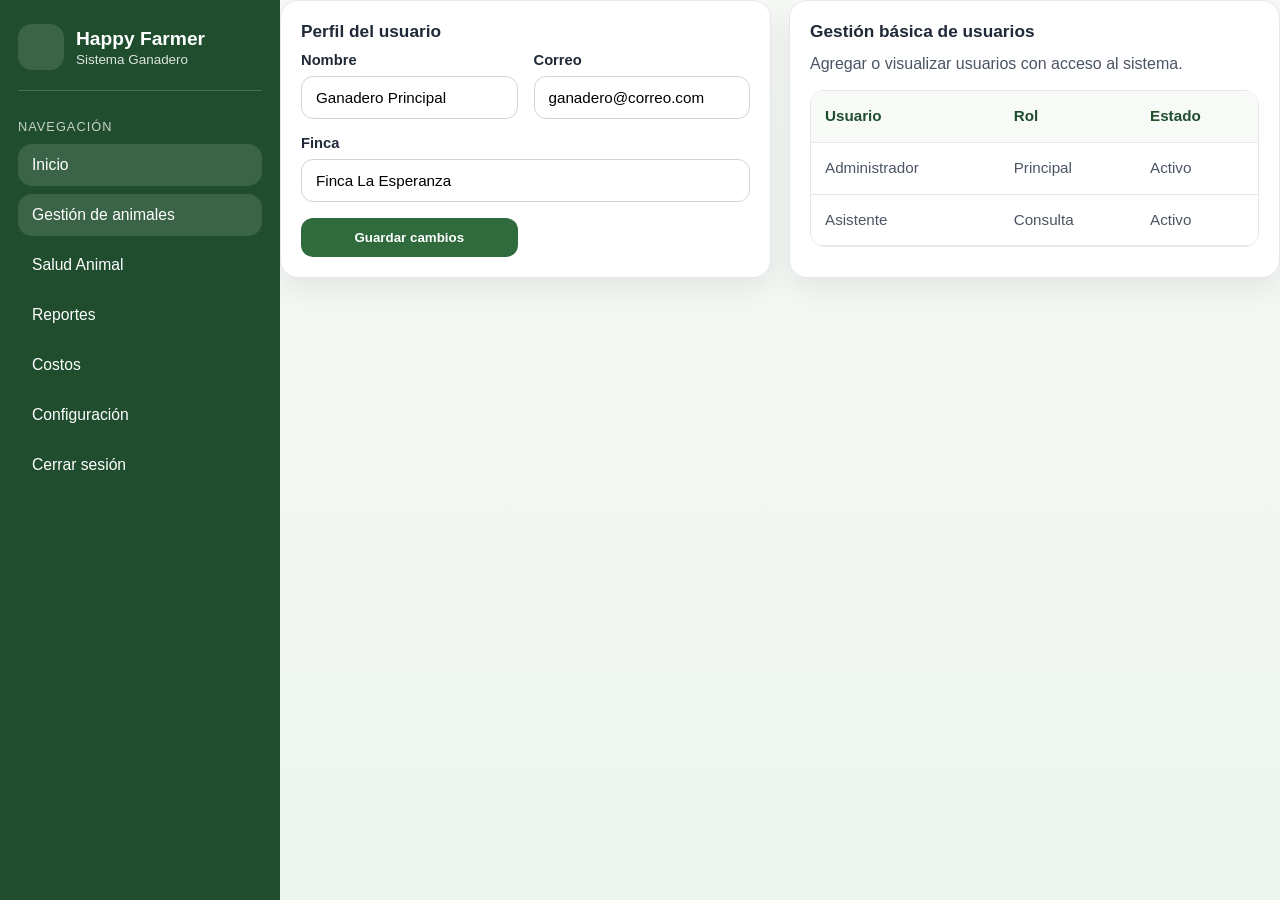
==== configuracion.html @ 3725254e "Parte 2: Sofia Y Josue Frondend" ====
<!DOCTYPE html>
<html lang="es">

<head>
<meta charset="UTF-8">
<title>Happy Farmer - Salud Animal</title>

<link rel="stylesheet" href="styles/styles.css">

</head>

<body>

<div class="app">

<aside>

<div class="brand">
<div class="brand-icon"></div>
<div>
<h1>Happy Farmer</h1>
<p>Sistema Ganadero</p>
</div>
</div>

<p class="menu-title">Navegación</p>

<a class="nav-link active" href="dashboard.html">Inicio</a>

<a class="nav-link active" href="gestionAnimal.html">Gestión de animales</a>

<a class="nav-link" href="saludAnimal.html">Salud Animal</a>

<a class="nav-link" href="generarReporte.html">Reportes</a>

<a class="nav-link" href="costos.html">Costos</a>

<a class="nav-link" href="configuracion.html">Configuración</a>


<a class="nav-link" href="index.html">Cerrar sesión</a>


</aside>
    <section id="configuracion" class="screen active">
        <div class="cards-2">
            <article class="card">
                <h3>Perfil del usuario</h3>
                <form class="form-grid">
                    <div class="form-group">
                        <label>Nombre</label>
                        <input type="text" value="Ganadero Principal" />
                    </div>
                    <div class="form-group">
                        <label>Correo</label>
                        <input type="email" value="ganadero@correo.com" />
                    </div>
                    <div class="form-group full">
                        <label>Finca</label>
                        <input type="text" value="Finca La Esperanza" />
                    </div>
                    <div class="form-group">
                        <button type="button" class="btn btn-primary">Guardar cambios</button>
                    </div>
                </form>
            </article>

            <article class="card">
                <h3>Gestión básica de usuarios</h3>
                <p class="muted">Agregar o visualizar usuarios con acceso al sistema.</p>
                <div class="table-wrap" style="margin-top: 14px;">
                    <table>
                        <thead>
                            <tr>
                                <th>Usuario</th>
                                <th>Rol</th>
                                <th>Estado</th>
                            </tr>
                        </thead>
                        <tbody>
                            <tr>
                                <td>Administrador</td>
                                <td>Principal</td>
                                <td>Activo</td>
                            </tr>
                            <tr>
                                <td>Asistente</td>
                                <td>Consulta</td>
                                <td>Activo</td>
                            </tr>
                        </tbody>
                    </table>
                </div>
            </article>
        </div>
    </section>
</body>
</html>
---- styles/styles.css ----
:root {
  --verde-900: #1f4d2e;
  --verde-700: #2f6b3d;
  --verde-500: #4d9b5e;
  --verde-100: #edf7ef;
  --crema: #f8f6ef;
  --blanco: #ffffff;
  --gris-900: #1f2937;
  --gris-600: #4b5563;
  --gris-300: #d1d5db;
  --gris-200: #e5e7eb;
  --rojo: #b42318;
  --sombra: 0 10px 30px rgba(0, 0, 0, 0.08);
  --radio: 18px;
}
 
* {
  box-sizing: border-box;
  margin: 0;
  padding: 0;
  font-family: Arial, Helvetica, sans-serif;
}
 
body {
  background: linear-gradient(180deg, #f7faf7 0%, #eef5ef 100%);
  color: var(--gris-900);
}
 
a {
  color: inherit;
  text-decoration: none;
}
 
 
.app {
  min-height: 100vh;
  display: grid;
  grid-template-columns: 280px 1fr;
}
 
aside {
  background: var(--verde-900);
  color: var(--blanco);
  padding: 24px 18px;
  position: sticky;
  top: 0;
  height: 100vh;
}
 
.brand {
  display: flex;
  align-items: center;
  gap: 12px;
  margin-bottom: 28px;
  padding-bottom: 20px;
  border-bottom: 1px solid rgba(255, 255, 255, 0.18);
}
 
.brand-icon {
  width: 46px;
  height: 46px;
  border-radius: 14px;
  background: rgba(255, 255, 255, 0.12);
  display: grid;
  place-items: center;
  font-size: 22px;
}
 
.brand h1 { font-size: 1.2rem; }
.brand p { font-size: 0.84rem; opacity: 0.85; margin-top: 2px; }
 
.menu-title {
  font-size: 0.8rem;
  text-transform: uppercase;
  letter-spacing: 1px;
  opacity: 0.75;
  margin: 18px 0 10px;
}
 
.nav-link {
  display: flex;
  align-items: center;
  gap: 12px;
  width: 100%;
  border: none;
  background: transparent;
  color: var(--blanco);
  padding: 12px 14px;
  border-radius: 14px;
  cursor: pointer;
  margin-bottom: 8px;
  font-size: 0.98rem;
  text-align: left;
  transition: 0.25s;
}
 
.nav-link:hover, .nav-link.active {
  background: rgba(255, 255, 255, 0.12);
}
 
main { padding: 24px; }
 
header {
  background: var(--blanco);
  border: 1px solid var(--gris-200);
  border-radius: var(--radio);
  padding: 20px 22px;
  box-shadow: var(--sombra);
  display: flex;
  justify-content: space-between;
  align-items: center;
  gap: 16px;
  margin-bottom: 22px;
}
 
.header-text h2 { font-size: 1.7rem; margin-bottom: 6px; }
.header-text p { color: var(--gris-600); }
.header-actions { display: flex; gap: 10px; flex-wrap: wrap; }
 
 
.btn {
  border: none;
  border-radius: 12px;
  padding: 12px 16px;
  cursor: pointer;
  font-weight: bold;
  transition: 0.25s;
}
 
.btn-primary { background: var(--verde-700); color: var(--blanco); }
.btn-secondary { background: var(--verde-100); color: var(--verde-900); }
.btn-danger { background: #fee4e2; color: var(--rojo); }
.btn:hover { transform: translateY(-1px); }
 
 
.screen { display: none; }
.screen.active { display: block; }
 
 
.cards-4, .cards-3, .cards-2 {
  display: grid;
  gap: 18px;
  margin-bottom: 22px;
}
.cards-4 { grid-template-columns: repeat(4, 1fr); }
.cards-3 { grid-template-columns: repeat(3, 1fr); }
.cards-2 { grid-template-columns: repeat(2, 1fr); }
 
.card {
  background: var(--blanco);
  border: 1px solid var(--gris-200);
  border-radius: var(--radio);
  padding: 20px;
  box-shadow: var(--sombra);
}
 
.card h3 { font-size: 1.08rem; margin-bottom: 10px; }
.card p, .card li, .table-wrap, .muted { color: var(--gris-600); line-height: 1.5; }
 
.metric {
  font-size: 2rem;
  font-weight: bold;
  color: var(--verde-900);
  margin: 8px 0;
}
 
.badge {
  display: inline-block;
  padding: 6px 10px;
  border-radius: 999px;
  font-size: 0.82rem;
  font-weight: bold;
  margin-top: 8px;
}
.badge.green { background: #dcfae6; color: #166534; }
.badge.yellow { background: #fff4cc; color: #9a6700; }
.badge.red { background: #fee4e2; color: var(--rojo); }
 
.panel-title {
  display: flex;
  justify-content: space-between;
  align-items: center;
  gap: 12px;
  margin-bottom: 16px;
}
 
.toolbar {
  display: flex;
  gap: 10px;
  flex-wrap: wrap;
  margin-bottom: 16px;
}
 
 
input, select, textarea {
  width: 100%;
  padding: 12px 14px;
  border-radius: 12px;
  border: 1px solid var(--gris-300);
  outline: none;
  font-size: 0.95rem;
  background: #fff;
}
input:focus, select:focus, textarea:focus {
  border-color: var(--verde-500);
  box-shadow: 0 0 0 3px rgba(77, 155, 94, 0.15);
}
 
.form-grid { display: grid; grid-template-columns: repeat(2, 1fr); gap: 16px; }
.form-group { display: flex; flex-direction: column; gap: 8px; }
.form-group.full { grid-column: 1 / -1; }
label { font-weight: bold; font-size: 0.92rem; }
 
 
.table-wrap {
  overflow-x: auto;
  border: 1px solid var(--gris-200);
  border-radius: 14px;
}
table { width: 100%; border-collapse: collapse; background: var(--blanco); }
th, td {
  padding: 14px;
  border-bottom: 1px solid var(--gris-200);
  text-align: left;
  font-size: 0.95rem;
}
th { background: #f8faf8; color: var(--verde-900); }
 
.actions { display: flex; gap: 8px; flex-wrap: wrap; }
.actions button {
  border: none;
  border-radius: 10px;
  padding: 8px 10px;
  cursor: pointer;
  font-size: 0.85rem;
  font-weight: bold;
}
.mini-green { background: #dcfae6; color: #166534; }
.mini-blue { background: #dbeafe; color: #1d4ed8; }
.mini-red { background: #fee4e2; color: var(--rojo); }
 
 
.alert-list { display: grid; gap: 12px; }
.alert-item {
  padding: 14px;
  border-radius: 14px;
  border-left: 6px solid var(--verde-700);
  background: #f8faf8;
}
.alert-item.warning { border-left-color: #eaaa08; }
.alert-item.danger { border-left-color: var(--rojo); }
 
 
.login-box { max-width: 450px; margin: 50px auto; }
.helper { font-size: 0.84rem; color: var(--gris-600); margin-top: 6px; }
 
 
@media (max-width: 1100px) {
  .cards-4, .cards-3 { grid-template-columns: repeat(2, 1fr); }
}
 
@media (max-width: 850px) {
  .app { grid-template-columns: 1fr; }
  aside { position: relative; height: auto; }
  .form-grid, .cards-2, .cards-3, .cards-4 { grid-template-columns: 1fr; }
  header { flex-direction: column; align-items: flex-start; }
}
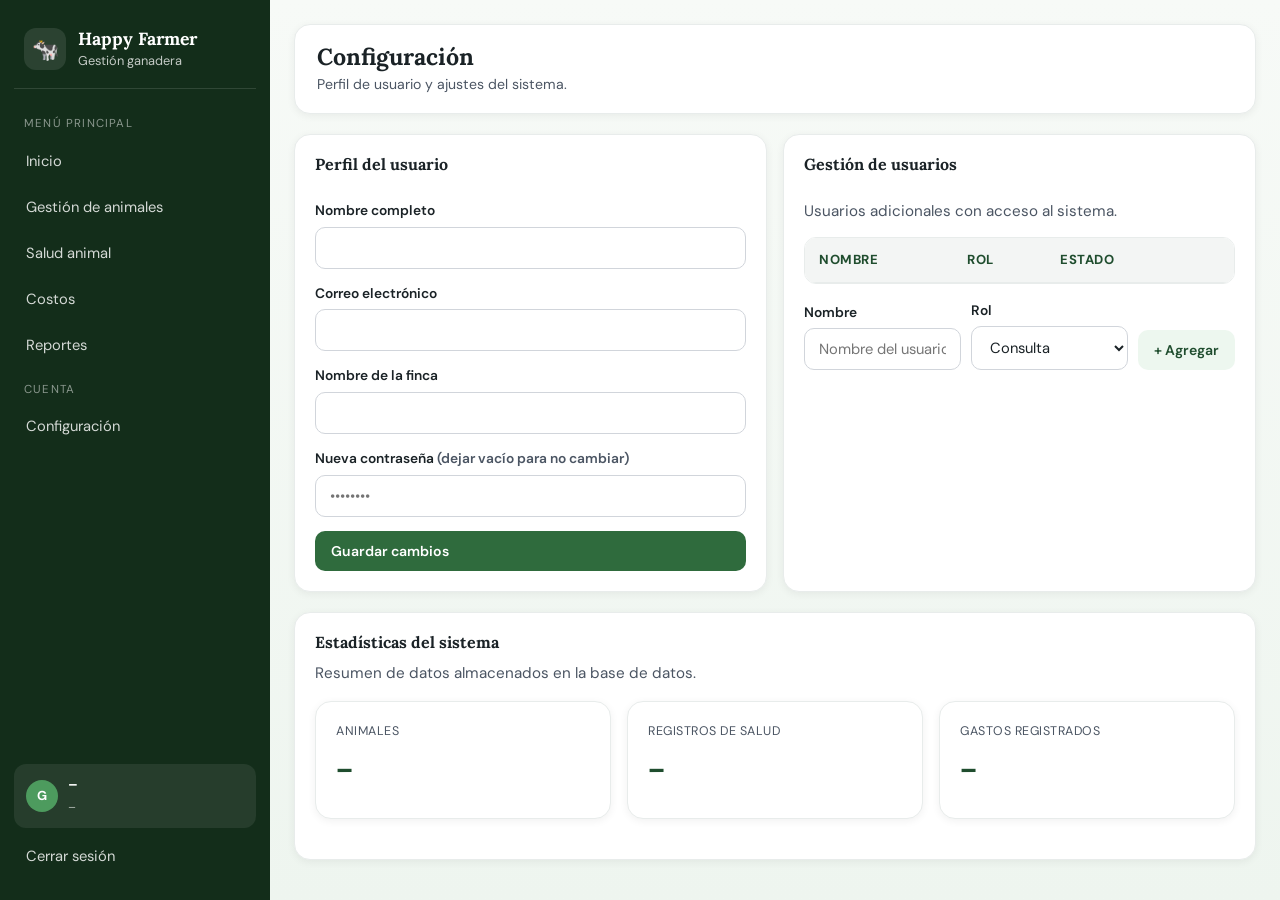
==== commit ca287106: "Parte Final hecha por Dering y Joshua" ====
--- a/configuracion.html
+++ b/configuracion.html
@@ -1,98 +1,130 @@
 <!DOCTYPE html>
 <html lang="es">
+<head>
+  <meta charset="UTF-8" /><meta name="viewport" content="width=device-width, initial-scale=1.0" />
+  <title>Happy Farmer – Configuración</title>
+  <link rel="stylesheet" href="styles/styles.css" />
+</head>
+<body>
+<div class="app">
+  <aside>
+    <div class="brand"><div class="brand-icon">🐄</div><div><h1>Happy Farmer</h1><p>Gestión ganadera</p></div></div>
+    <p class="menu-title">Menú principal</p>
+    <a class="nav-link" href="dashboard.html">Inicio</a>
+    <a class="nav-link" href="gestionAnimal.html">Gestión de animales</a>
+    <a class="nav-link" href="saludAnimal.html">Salud animal</a>
+    <a class="nav-link" href="costos.html">Costos</a>
+    <a class="nav-link" href="generarReporte.html">Reportes</a>
+    <p class="menu-title">Cuenta</p>
+    <a class="nav-link" href="configuracion.html">Configuración</a>
+    <div class="nav-spacer"></div>
+    <div class="user-pill"><div class="user-avatar" id="sidebarAvatar">G</div><div class="user-info"><strong id="sidebarNombre">–</strong><span id="sidebarCorreo">–</span></div></div>
+    <a class="nav-link" style="margin-top:6px;" id="btn-cerrar" href="#">Cerrar sesión</a>
+  </aside>
+  <main>
+    <header><div class="header-text"><h2>Configuración</h2><p>Perfil de usuario y ajustes del sistema.</p></div></header>
+    <div class="cards-2">
+      <article class="card">
+        <div class="panel-title"><h3>Perfil del usuario</h3></div>
+        <div class="form-grid" style="grid-template-columns:1fr;">
+          <div class="form-group"><label>Nombre completo</label><input type="text" id="cfgNombre" /></div>
+          <div class="form-group"><label>Correo electrónico</label><input type="email" id="cfgCorreo" /></div>
+          <div class="form-group"><label>Nombre de la finca</label><input type="text" id="cfgFinca" /></div>
+          <div class="form-group"><label>Nueva contraseña <span class="muted">(dejar vacío para no cambiar)</span></label><input type="password" id="cfgClave" placeholder="••••••••" /></div>
+          <div class="form-group"><button class="btn btn-primary" onclick="guardarPerfil()">Guardar cambios</button></div>
+        </div>
+      </article>
+      <article class="card">
+        <div class="panel-title"><h3>Gestión de usuarios</h3></div>
+        <p class="muted" style="margin-bottom:14px;">Usuarios adicionales con acceso al sistema.</p>
+        <div class="table-wrap" style="margin-bottom:16px;">
+          <table><thead><tr><th>Nombre</th><th>Rol</th><th>Estado</th><th></th></tr></thead><tbody id="tbUsuarios"></tbody></table>
+        </div>
+        <div style="display:grid;grid-template-columns:1fr 1fr auto;gap:10px;align-items:flex-end;">
+          <div class="form-group" style="margin:0;"><label>Nombre</label><input type="text" id="nuevoNombre" placeholder="Nombre del usuario" /></div>
+          <div class="form-group" style="margin:0;"><label>Rol</label><select id="nuevoRol"><option>Consulta</option><option>Operador</option><option>Administrador</option></select></div>
+          <button class="btn btn-secondary" onclick="agregarUsuario()">+ Agregar</button>
+        </div>
+      </article>
+    </div>
+    <article class="card" style="margin-top:0;">
+      <div class="panel-title">
+        <div><h3>Estadísticas del sistema</h3><p class="muted">Resumen de datos almacenados en la base de datos.</p></div>
+      </div>
+      <div class="cards-3">
+        <div class="card"><p class="muted" style="font-size:.78rem;text-transform:uppercase;letter-spacing:.5px;">Animales</p><div class="metric" id="statAnimales">–</div></div>
+        <div class="card"><p class="muted" style="font-size:.78rem;text-transform:uppercase;letter-spacing:.5px;">Registros de salud</p><div class="metric" id="statSalud">–</div></div>
+        <div class="card"><p class="muted" style="font-size:.78rem;text-transform:uppercase;letter-spacing:.5px;">Gastos registrados</p><div class="metric" id="statCostos">–</div></div>
+      </div>
+    </article>
+  </main>
+</div>
+<div id="toast"></div>
+<script src="script/data.js"></script>
+<script>
+document.addEventListener('DOMContentLoaded', async () => {
+  const s = await initPage();
+  if (!s) return;
+  document.getElementById('cfgNombre').value = s.nombre || '';
+  document.getElementById('cfgCorreo').value = s.correo || '';
+  document.getElementById('cfgFinca').value  = s.finca  || '';
+  await cargarUsuarios();
+  await cargarStats();
+});
 
-<head>
-<meta charset="UTF-8">
-<title>Happy Farmer - Salud Animal</title>
+async function guardarPerfil() {
+  const body = {
+    nombre: document.getElementById('cfgNombre').value.trim(),
+    correo: document.getElementById('cfgCorreo').value.trim().toLowerCase(),
+    finca:  document.getElementById('cfgFinca').value.trim(),
+    clave:  document.getElementById('cfgClave').value || undefined,
+  };
+  const res = await API.put('api/auth.php', body);
+  if (!res.success) { toast(res.message, 'err'); return; }
+  toast(res.message);
+  document.getElementById('cfgClave').value = '';
+  // Actualizar sidebar
+  const av = document.getElementById('sidebarAvatar');
+  const nm = document.getElementById('sidebarNombre');
+  const em = document.getElementById('sidebarCorreo');
+  if (av) av.textContent = body.nombre[0].toUpperCase();
+  if (nm) nm.textContent = body.nombre;
+  if (em) em.textContent = body.correo;
+}
 
-<link rel="stylesheet" href="styles/styles.css">
+async function cargarUsuarios() {
+  const res = await API.get('api/usuarios_finca.php');
+  const lista = res.data || [];
+  document.getElementById('tbUsuarios').innerHTML = lista.length
+    ? lista.map(u=>`<tr><td>${u.nombre}</td><td>${u.rol}</td><td><span class="badge badge-green">${u.estado}</span></td><td><button class="mini-red" onclick="eliminarUsuario(${u.id})">Eliminar</button></td></tr>`).join('')
+    : '<tr><td colspan="4" style="text-align:center;color:var(--gris-400)">Sin usuarios adicionales</td></tr>';
+}
 
-</head>
+async function agregarUsuario() {
+  const nombre = document.getElementById('nuevoNombre').value.trim();
+  const rol    = document.getElementById('nuevoRol').value;
+  if (!nombre) { toast('Ingrese un nombre.', 'err'); return; }
+  const res = await API.post('api/usuarios_finca.php', { nombre, rol });
+  if (!res.success) { toast(res.message, 'err'); return; }
+  toast(res.message);
+  document.getElementById('nuevoNombre').value = '';
+  await cargarUsuarios();
+}
 
-<body>
+async function eliminarUsuario(id) {
+  if (!confirm('¿Eliminar este usuario?')) return;
+  const res = await API.del(`api/usuarios_finca.php?id=${id}`);
+  if (!res.success) { toast(res.message, 'err'); return; }
+  toast(res.message);
+  await cargarUsuarios();
+}
 
-<div class="app">
-
-<aside>
-
-<div class="brand">
-<div class="brand-icon"></div>
-<div>
-<h1>Happy Farmer</h1>
-<p>Sistema Ganadero</p>
-</div>
-</div>
-
-<p class="menu-title">Navegación</p>
-
-<a class="nav-link active" href="dashboard.html">Inicio</a>
-
-<a class="nav-link active" href="gestionAnimal.html">Gestión de animales</a>
-
-<a class="nav-link" href="saludAnimal.html">Salud Animal</a>
-
-<a class="nav-link" href="generarReporte.html">Reportes</a>
-
-<a class="nav-link" href="costos.html">Costos</a>
-
-<a class="nav-link" href="configuracion.html">Configuración</a>
-
-
-<a class="nav-link" href="index.html">Cerrar sesión</a>
-
-
-</aside>
-    <section id="configuracion" class="screen active">
-        <div class="cards-2">
-            <article class="card">
-                <h3>Perfil del usuario</h3>
-                <form class="form-grid">
-                    <div class="form-group">
-                        <label>Nombre</label>
-                        <input type="text" value="Ganadero Principal" />
-                    </div>
-                    <div class="form-group">
-                        <label>Correo</label>
-                        <input type="email" value="ganadero@correo.com" />
-                    </div>
-                    <div class="form-group full">
-                        <label>Finca</label>
-                        <input type="text" value="Finca La Esperanza" />
-                    </div>
-                    <div class="form-group">
-                        <button type="button" class="btn btn-primary">Guardar cambios</button>
-                    </div>
-                </form>
-            </article>
-
-            <article class="card">
-                <h3>Gestión básica de usuarios</h3>
-                <p class="muted">Agregar o visualizar usuarios con acceso al sistema.</p>
-                <div class="table-wrap" style="margin-top: 14px;">
-                    <table>
-                        <thead>
-                            <tr>
-                                <th>Usuario</th>
-                                <th>Rol</th>
-                                <th>Estado</th>
-                            </tr>
-                        </thead>
-                        <tbody>
-                            <tr>
-                                <td>Administrador</td>
-                                <td>Principal</td>
-                                <td>Activo</td>
-                            </tr>
-                            <tr>
-                                <td>Asistente</td>
-                                <td>Consulta</td>
-                                <td>Activo</td>
-                            </tr>
-                        </tbody>
-                    </table>
-                </div>
-            </article>
-        </div>
-    </section>
+async function cargarStats() {
+  const [a, s, c] = await Promise.all([API.get('api/animales.php'), API.get('api/salud.php'), API.get('api/costos.php')]);
+  document.getElementById('statAnimales').textContent = (a.data||[]).length;
+  document.getElementById('statSalud').textContent    = (s.data||[]).length;
+  document.getElementById('statCostos').textContent   = (c.data||[]).length;
+}
+</script>
 </body>
-</html>+</html>
--- a/styles/styles.css
+++ b/styles/styles.css
@@ -1,181 +1,199 @@
+@import url('https://fonts.googleapis.com/css2?family=Lora:wght@500;700&family=DM+Sans:wght@400;500;600&display=swap');
+
 :root {
+  --verde-950: #132d1a;
   --verde-900: #1f4d2e;
   --verde-700: #2f6b3d;
   --verde-500: #4d9b5e;
+  --verde-300: #86c994;
   --verde-100: #edf7ef;
   --crema: #f8f6ef;
   --blanco: #ffffff;
-  --gris-900: #1f2937;
+  --gris-900: #1a2226;
   --gris-600: #4b5563;
+  --gris-400: #9ca3af;
   --gris-300: #d1d5db;
-  --gris-200: #e5e7eb;
+  --gris-200: #e8eceb;
+  --gris-100: #f3f5f4;
   --rojo: #b42318;
-  --sombra: 0 10px 30px rgba(0, 0, 0, 0.08);
-  --radio: 18px;
-}
- 
-* {
-  box-sizing: border-box;
-  margin: 0;
-  padding: 0;
-  font-family: Arial, Helvetica, sans-serif;
-}
- 
+  --rojo-claro: #fee4e2;
+  --amarillo: #eaaa08;
+  --amarillo-claro: #fff4cc;
+  --sombra-sm: 0 2px 8px rgba(0,0,0,0.06);
+  --sombra: 0 8px 24px rgba(0,0,0,0.08);
+  --sombra-lg: 0 16px 48px rgba(0,0,0,0.12);
+  --radio: 16px;
+  --radio-sm: 10px;
+}
+
+* { box-sizing: border-box; margin: 0; padding: 0; }
+
 body {
+  font-family: 'DM Sans', Arial, sans-serif;
   background: linear-gradient(180deg, #f7faf7 0%, #eef5ef 100%);
   color: var(--gris-900);
-}
- 
-a {
-  color: inherit;
-  text-decoration: none;
-}
- 
- 
+  font-size: 0.95rem;
+  line-height: 1.5;
+  min-height: 100vh;
+}
+
+h1, h2, h3, h4 { font-family: 'Lora', serif; line-height: 1.2; }
+a { color: inherit; text-decoration: none; }
+
+/* ─── APP LAYOUT ─── */
 .app {
   min-height: 100vh;
   display: grid;
-  grid-template-columns: 280px 1fr;
-}
- 
+  grid-template-columns: 270px 1fr;
+}
+
+/* ─── SIDEBAR ─── */
 aside {
-  background: var(--verde-900);
+  background: var(--verde-950);
   color: var(--blanco);
-  padding: 24px 18px;
+  padding: 20px 14px;
   position: sticky;
   top: 0;
   height: 100vh;
-}
- 
+  overflow-y: auto;
+  display: flex;
+  flex-direction: column;
+}
+
 .brand {
   display: flex;
   align-items: center;
   gap: 12px;
-  margin-bottom: 28px;
-  padding-bottom: 20px;
-  border-bottom: 1px solid rgba(255, 255, 255, 0.18);
-}
- 
+  padding: 8px 10px 18px;
+  border-bottom: 1px solid rgba(255,255,255,.12);
+  margin-bottom: 14px;
+}
+
 .brand-icon {
-  width: 46px;
-  height: 46px;
-  border-radius: 14px;
-  background: rgba(255, 255, 255, 0.12);
-  display: grid;
-  place-items: center;
+  width: 42px; height: 42px;
+  background: rgba(255,255,255,.1);
+  border-radius: 12px;
+  display: grid; place-items: center;
   font-size: 22px;
-}
- 
-.brand h1 { font-size: 1.2rem; }
-.brand p { font-size: 0.84rem; opacity: 0.85; margin-top: 2px; }
- 
+  flex-shrink: 0;
+}
+
+.brand h1 { font-size: 1.1rem; }
+.brand p { font-size: 0.8rem; opacity: .75; margin-top: 2px; font-family: 'DM Sans', sans-serif; font-weight: 400; }
+
 .menu-title {
-  font-size: 0.8rem;
+  font-size: 0.72rem;
   text-transform: uppercase;
-  letter-spacing: 1px;
-  opacity: 0.75;
-  margin: 18px 0 10px;
-}
- 
+  letter-spacing: 1.2px;
+  opacity: .5;
+  padding: 12px 10px 6px;
+}
+
 .nav-link {
   display: flex;
   align-items: center;
-  gap: 12px;
+  gap: 10px;
   width: 100%;
   border: none;
   background: transparent;
-  color: var(--blanco);
-  padding: 12px 14px;
-  border-radius: 14px;
+  color: rgba(255,255,255,.82);
+  padding: 11px 12px;
+  border-radius: 12px;
   cursor: pointer;
-  margin-bottom: 8px;
-  font-size: 0.98rem;
+  font-size: 0.92rem;
   text-align: left;
-  transition: 0.25s;
-}
- 
-.nav-link:hover, .nav-link.active {
-  background: rgba(255, 255, 255, 0.12);
-}
- 
+  transition: .2s;
+  margin-bottom: 2px;
+  font-family: 'DM Sans', Arial, sans-serif;
+  text-decoration: none;
+}
+
+.nav-link:hover { background: rgba(255,255,255,.08); color: #fff; }
+.nav-link.active { background: rgba(255,255,255,.14); color: #fff; font-weight: 600; }
+
+/* ─── MAIN ─── */
 main { padding: 24px; }
- 
+
+/* ─── PAGE HEADER ─── */
+.page-header {
+  background: var(--blanco);
+  border: 1px solid var(--gris-200);
+  border-radius: var(--radio);
+  padding: 18px 22px;
+  display: flex;
+  justify-content: space-between;
+  align-items: center;
+  gap: 16px;
+  margin-bottom: 20px;
+  box-shadow: var(--sombra-sm);
+}
+
+.page-header h2 { font-size: 1.45rem; }
+.page-header p, header p { color: var(--gris-600); font-size: 0.88rem; margin-top: 3px; }
+.header-text h2 { font-size: 1.45rem; }
+.header-actions { display: flex; gap: 10px; flex-wrap: wrap; }
+
+/* legacy header tag */
 header {
   background: var(--blanco);
   border: 1px solid var(--gris-200);
   border-radius: var(--radio);
-  padding: 20px 22px;
-  box-shadow: var(--sombra);
+  padding: 18px 22px;
   display: flex;
   justify-content: space-between;
   align-items: center;
   gap: 16px;
-  margin-bottom: 22px;
-}
- 
-.header-text h2 { font-size: 1.7rem; margin-bottom: 6px; }
-.header-text p { color: var(--gris-600); }
-.header-actions { display: flex; gap: 10px; flex-wrap: wrap; }
- 
- 
+  margin-bottom: 20px;
+  box-shadow: var(--sombra-sm);
+}
+
+/* ─── BUTTONS ─── */
 .btn {
   border: none;
-  border-radius: 12px;
-  padding: 12px 16px;
+  border-radius: 10px;
+  padding: 11px 16px;
   cursor: pointer;
-  font-weight: bold;
-  transition: 0.25s;
-}
- 
-.btn-primary { background: var(--verde-700); color: var(--blanco); }
+  font-weight: 600;
+  font-size: 0.88rem;
+  transition: .2s;
+  font-family: 'DM Sans', Arial, sans-serif;
+  display: inline-flex;
+  align-items: center;
+  gap: 6px;
+}
+
+.btn-primary { background: var(--verde-700); color: #fff; }
+.btn-primary:hover { background: var(--verde-900); transform: translateY(-1px); }
 .btn-secondary { background: var(--verde-100); color: var(--verde-900); }
-.btn-danger { background: #fee4e2; color: var(--rojo); }
+.btn-secondary:hover { background: #d8f0dc; }
+.btn-danger { background: var(--rojo-claro); color: var(--rojo); }
+.btn-danger:hover { background: #fdd0ce; }
+.btn-ghost { background: var(--gris-100); color: var(--gris-600); }
+.btn-ghost:hover { background: var(--gris-200); }
 .btn:hover { transform: translateY(-1px); }
- 
- 
+
+/* ─── SCREENS ─── */
 .screen { display: none; }
 .screen.active { display: block; }
- 
- 
-.cards-4, .cards-3, .cards-2 {
-  display: grid;
-  gap: 18px;
-  margin-bottom: 22px;
-}
-.cards-4 { grid-template-columns: repeat(4, 1fr); }
-.cards-3 { grid-template-columns: repeat(3, 1fr); }
-.cards-2 { grid-template-columns: repeat(2, 1fr); }
- 
+
+/* ─── GRIDS ─── */
+.cards-4, .cards-3, .cards-2 { display: grid; gap: 16px; margin-bottom: 20px; }
+.cards-4 { grid-template-columns: repeat(4,1fr); }
+.cards-3 { grid-template-columns: repeat(3,1fr); }
+.cards-2 { grid-template-columns: repeat(2,1fr); }
+
+/* ─── CARD ─── */
 .card {
   background: var(--blanco);
   border: 1px solid var(--gris-200);
   border-radius: var(--radio);
   padding: 20px;
-  box-shadow: var(--sombra);
-}
- 
-.card h3 { font-size: 1.08rem; margin-bottom: 10px; }
-.card p, .card li, .table-wrap, .muted { color: var(--gris-600); line-height: 1.5; }
- 
-.metric {
-  font-size: 2rem;
-  font-weight: bold;
-  color: var(--verde-900);
-  margin: 8px 0;
-}
- 
-.badge {
-  display: inline-block;
-  padding: 6px 10px;
-  border-radius: 999px;
-  font-size: 0.82rem;
-  font-weight: bold;
-  margin-top: 8px;
-}
-.badge.green { background: #dcfae6; color: #166534; }
-.badge.yellow { background: #fff4cc; color: #9a6700; }
-.badge.red { background: #fee4e2; color: var(--rojo); }
- 
+  box-shadow: var(--sombra-sm);
+}
+
+.card h3 { font-size: 1rem; margin-bottom: 10px; }
+.card p, .card li, .muted { color: var(--gris-600); line-height: 1.5; }
+
 .panel-title {
   display: flex;
   justify-content: space-between;
@@ -183,85 +201,293 @@
   gap: 12px;
   margin-bottom: 16px;
 }
- 
+
+.metric {
+  font-size: 1.9rem;
+  font-weight: 700;
+  color: var(--verde-900);
+  font-family: 'Lora', serif;
+  margin: 6px 0;
+}
+
+/* ─── BADGES ─── */
+.badge {
+  display: inline-flex;
+  align-items: center;
+  padding: 5px 10px;
+  border-radius: 999px;
+  font-size: 0.79rem;
+  font-weight: 600;
+  margin-top: 6px;
+}
+.badge.green, .badge-green { background: #dcfae6; color: #166534; }
+.badge.yellow, .badge-yellow { background: var(--amarillo-claro); color: #9a6700; }
+.badge.red, .badge-red { background: var(--rojo-claro); color: var(--rojo); }
+.badge-blue { background: #dbeafe; color: #1d4ed8; }
+.badge-gray { background: var(--gris-200); color: var(--gris-600); }
+
+/* ─── TOOLBAR ─── */
 .toolbar {
   display: flex;
   gap: 10px;
   flex-wrap: wrap;
   margin-bottom: 16px;
-}
- 
- 
+  align-items: center;
+}
+.toolbar input { max-width: 260px; }
+.toolbar select { max-width: 200px; }
+
+/* ─── FORMS ─── */
+.form-grid { display: grid; grid-template-columns: repeat(2,1fr); gap: 14px; }
+.form-group { display: flex; flex-direction: column; gap: 6px; }
+.form-group.full { grid-column: 1/-1; }
+label { font-weight: 600; font-size: 0.86rem; color: var(--gris-900); }
+
 input, select, textarea {
   width: 100%;
-  padding: 12px 14px;
-  border-radius: 12px;
-  border: 1px solid var(--gris-300);
+  padding: 10px 14px;
+  border-radius: 10px;
+  border: 1.5px solid var(--gris-300);
+  font-size: 0.92rem;
+  font-family: 'DM Sans', Arial, sans-serif;
+  background: #fff;
+  color: var(--gris-900);
+  transition: .2s;
   outline: none;
-  font-size: 0.95rem;
-  background: #fff;
-}
+}
+
 input:focus, select:focus, textarea:focus {
   border-color: var(--verde-500);
-  box-shadow: 0 0 0 3px rgba(77, 155, 94, 0.15);
-}
- 
-.form-grid { display: grid; grid-template-columns: repeat(2, 1fr); gap: 16px; }
-.form-group { display: flex; flex-direction: column; gap: 8px; }
-.form-group.full { grid-column: 1 / -1; }
-label { font-weight: bold; font-size: 0.92rem; }
- 
- 
+  box-shadow: 0 0 0 3px rgba(77,155,94,.15);
+}
+
+/* ─── TABLE ─── */
 .table-wrap {
   overflow-x: auto;
   border: 1px solid var(--gris-200);
-  border-radius: 14px;
-}
+  border-radius: 12px;
+}
+
 table { width: 100%; border-collapse: collapse; background: var(--blanco); }
+
 th, td {
-  padding: 14px;
+  padding: 12px 14px;
   border-bottom: 1px solid var(--gris-200);
+  font-size: 0.9rem;
   text-align: left;
-  font-size: 0.95rem;
-}
-th { background: #f8faf8; color: var(--verde-900); }
- 
-.actions { display: flex; gap: 8px; flex-wrap: wrap; }
-.actions button {
+}
+
+th { background: var(--gris-100); color: var(--verde-900); font-weight: 700; font-size: 0.82rem; text-transform: uppercase; letter-spacing: .5px; }
+tr:last-child td { border-bottom: none; }
+tr:hover td { background: var(--gris-100); transition: .15s; }
+
+.actions { display: flex; gap: 6px; flex-wrap: wrap; }
+.actions button, .btn-mini {
   border: none;
-  border-radius: 10px;
-  padding: 8px 10px;
+  border-radius: 8px;
+  padding: 6px 10px;
   cursor: pointer;
-  font-size: 0.85rem;
-  font-weight: bold;
-}
+  font-size: 0.8rem;
+  font-weight: 600;
+  font-family: 'DM Sans', Arial, sans-serif;
+  transition: .15s;
+}
+.btn-mini:hover, .actions button:hover { opacity: .82; }
 .mini-green { background: #dcfae6; color: #166534; }
 .mini-blue { background: #dbeafe; color: #1d4ed8; }
-.mini-red { background: #fee4e2; color: var(--rojo); }
- 
- 
-.alert-list { display: grid; gap: 12px; }
+.mini-red { background: var(--rojo-claro); color: var(--rojo); }
+
+/* ─── ALERTS ─── */
+.alert-list { display: flex; flex-direction: column; gap: 10px; }
+
 .alert-item {
-  padding: 14px;
-  border-radius: 14px;
-  border-left: 6px solid var(--verde-700);
-  background: #f8faf8;
-}
-.alert-item.warning { border-left-color: #eaaa08; }
-.alert-item.danger { border-left-color: var(--rojo); }
- 
- 
-.login-box { max-width: 450px; margin: 50px auto; }
+  padding: 12px 14px;
+  border-radius: 12px;
+  border-left: 5px solid var(--verde-700);
+  background: var(--gris-100);
+  font-size: 0.88rem;
+}
+.alert-item.warning { border-left-color: var(--amarillo); background: var(--amarillo-claro); }
+.alert-item.danger { border-left-color: var(--rojo); background: var(--rojo-claro); }
+
+/* ─── MODAL ─── */
+.modal-overlay {
+  position: fixed; inset: 0;
+  background: rgba(0,0,0,.45);
+  display: none;
+  place-items: center;
+  z-index: 1000;
+  padding: 20px;
+}
+.modal-overlay.open { display: grid; }
+
+.modal {
+  background: var(--blanco);
+  border-radius: 20px;
+  padding: 28px;
+  max-width: 520px;
+  width: 100%;
+  box-shadow: var(--sombra-lg);
+  animation: slideUp .2s ease;
+}
+
+@keyframes slideUp { from { transform: translateY(20px); opacity: 0; } to { transform: translateY(0); opacity: 1; } }
+
+.modal-header { display: flex; justify-content: space-between; align-items: center; margin-bottom: 20px; }
+.modal-header h3 { font-size: 1.1rem; }
+.modal-close { background: none; border: none; font-size: 1.3rem; cursor: pointer; color: var(--gris-600); padding: 4px 8px; border-radius: 8px; }
+.modal-close:hover { background: var(--gris-100); }
+.modal-footer { display: flex; gap: 10px; justify-content: flex-end; margin-top: 20px; }
+
+/* ─── TOAST ─── */
+#toast {
+  position: fixed;
+  bottom: 24px; right: 24px;
+  background: var(--verde-900);
+  color: #fff;
+  padding: 12px 18px;
+  border-radius: 12px;
+  font-size: 0.88rem;
+  font-weight: 600;
+  box-shadow: var(--sombra-lg);
+  z-index: 9999;
+  opacity: 0;
+  transform: translateY(10px);
+  transition: .3s;
+  pointer-events: none;
+}
+#toast.show { opacity: 1; transform: translateY(0); }
+
+/* ─── EMPTY STATE ─── */
+.empty-state {
+  text-align: center;
+  padding: 32px 20px;
+  color: var(--gris-400);
+}
+.empty-state .icon { font-size: 34px; margin-bottom: 10px; }
+.empty-state p { font-size: 0.9rem; }
+
+/* ─── DETAIL GRID ─── */
+.detail-grid { display: grid; grid-template-columns: repeat(2,1fr); gap: 12px; }
+.detail-item .dl { font-size: 0.75rem; text-transform: uppercase; letter-spacing: .5px; color: var(--gris-400); margin-bottom: 3px; }
+.detail-item .dv { font-weight: 600; }
+
+/* ─── LOGIN ─── */
+.login-page {
+  min-height: 100vh;
+  display: flex;
+  align-items: center;
+  justify-content: center;
+  background: linear-gradient(145deg, var(--verde-950) 0%, var(--verde-900) 60%, #2a5c38 100%);
+  padding: 24px;
+}
+
+.login-box {
+  background: var(--blanco);
+  border-radius: 24px;
+  padding: 40px 36px;
+  width: 100%;
+  max-width: 430px;
+  box-shadow: var(--sombra-lg);
+}
+
+.login-logo { text-align: center; margin-bottom: 28px; }
+.login-logo .ico {
+  width: 64px; height: 64px;
+  background: var(--verde-100);
+  border-radius: 20px;
+  display: inline-flex;
+  align-items: center;
+  justify-content: center;
+  font-size: 30px;
+  margin-bottom: 12px;
+}
+.login-logo h2 { font-size: 1.6rem; color: var(--verde-900); }
+.login-logo p { color: var(--gris-600); font-size: 0.9rem; margin-top: 4px; }
+
+.tabs-login {
+  display: flex;
+  background: var(--gris-100);
+  border-radius: var(--radio-sm);
+  padding: 4px;
+  margin-bottom: 22px;
+}
+
+.tab-btn {
+  flex: 1;
+  padding: 10px;
+  border: none;
+  background: transparent;
+  border-radius: 8px;
+  cursor: pointer;
+  font-weight: 600;
+  font-size: 0.9rem;
+  color: var(--gris-600);
+  transition: .2s;
+  font-family: 'DM Sans', Arial, sans-serif;
+}
+
+.tab-btn.active { background: var(--blanco); color: var(--verde-900); box-shadow: var(--sombra-sm); }
+
+.tab-panel { display: none; }
+.tab-panel.active { display: block; }
+
+.error-msg {
+  background: var(--rojo-claro); color: var(--rojo);
+  padding: 10px 14px; border-radius: 10px;
+  font-size: 0.88rem; margin-bottom: 12px; display: none;
+}
+
+.success-msg {
+  background: #dcfae6; color: #166534;
+  padding: 10px 14px; border-radius: 10px;
+  font-size: 0.88rem; margin-bottom: 12px; display: none;
+}
+
 .helper { font-size: 0.84rem; color: var(--gris-600); margin-top: 6px; }
- 
- 
+
+/* ─── USER PILL ─── */
+.nav-spacer { flex: 1; }
+
+.user-pill {
+  display: flex;
+  align-items: center;
+  gap: 10px;
+  padding: 10px 12px;
+  border-radius: 12px;
+  background: rgba(255,255,255,.08);
+  margin-top: 8px;
+}
+
+.user-avatar {
+  width: 32px; height: 32px;
+  background: var(--verde-500);
+  border-radius: 50%;
+  display: grid; place-items: center;
+  font-size: 13px; font-weight: 700;
+  flex-shrink: 0; color: #fff;
+}
+
+.user-info { flex: 1; overflow: hidden; }
+.user-info strong { display: block; font-size: 0.88rem; white-space: nowrap; overflow: hidden; text-overflow: ellipsis; }
+.user-info span { font-size: 0.75rem; opacity: .65; }
+
+/* ─── RESPONSIVE ─── */
 @media (max-width: 1100px) {
-  .cards-4, .cards-3 { grid-template-columns: repeat(2, 1fr); }
-}
- 
+  .cards-4, .cards-3 { grid-template-columns: repeat(2,1fr); }
+}
+
 @media (max-width: 850px) {
   .app { grid-template-columns: 1fr; }
   aside { position: relative; height: auto; }
+  .nav-spacer, .user-pill { display: none; }
   .form-grid, .cards-2, .cards-3, .cards-4 { grid-template-columns: 1fr; }
+  .form-group.full { grid-column: 1; }
   header { flex-direction: column; align-items: flex-start; }
-}+  .toolbar input, .toolbar select { max-width: 100%; }
+}
+
+@media (max-width: 600px) {
+  .cards-4 { grid-template-columns: 1fr; }
+  main { padding: 14px; }
+}
